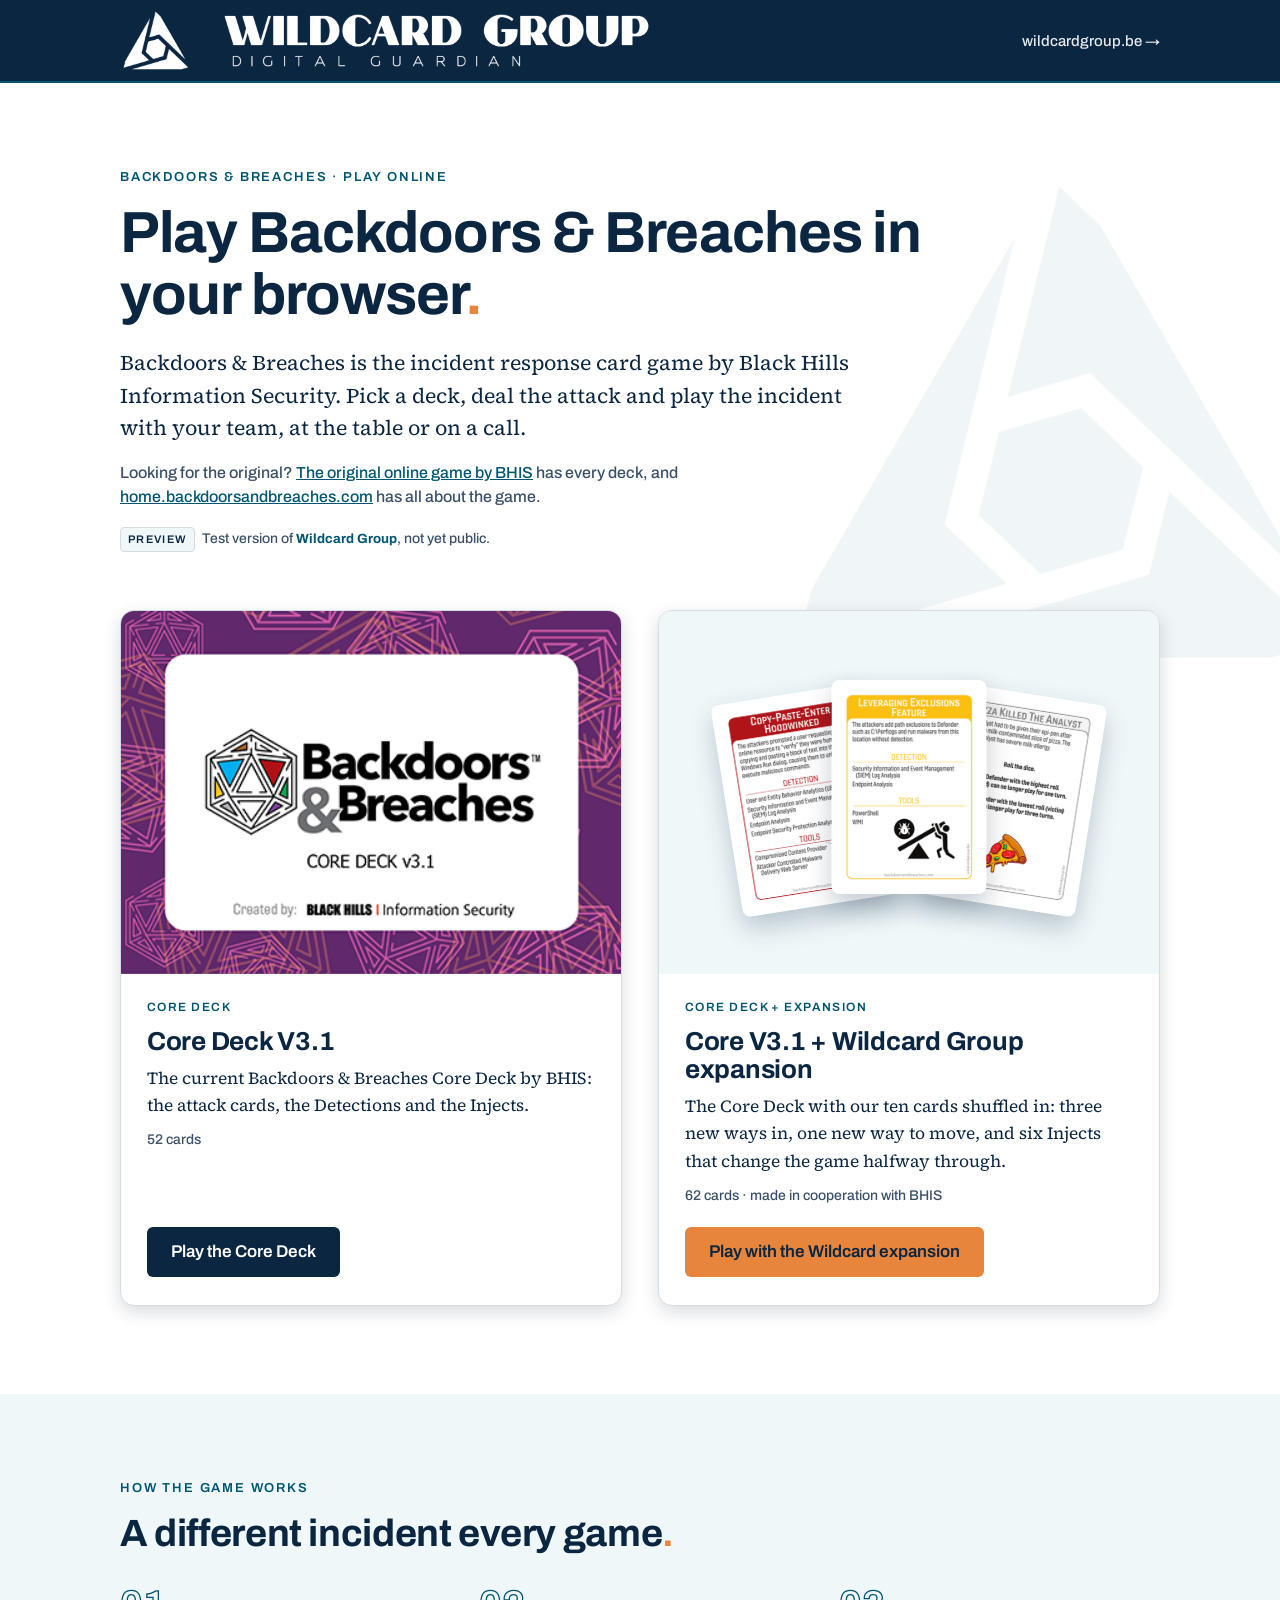
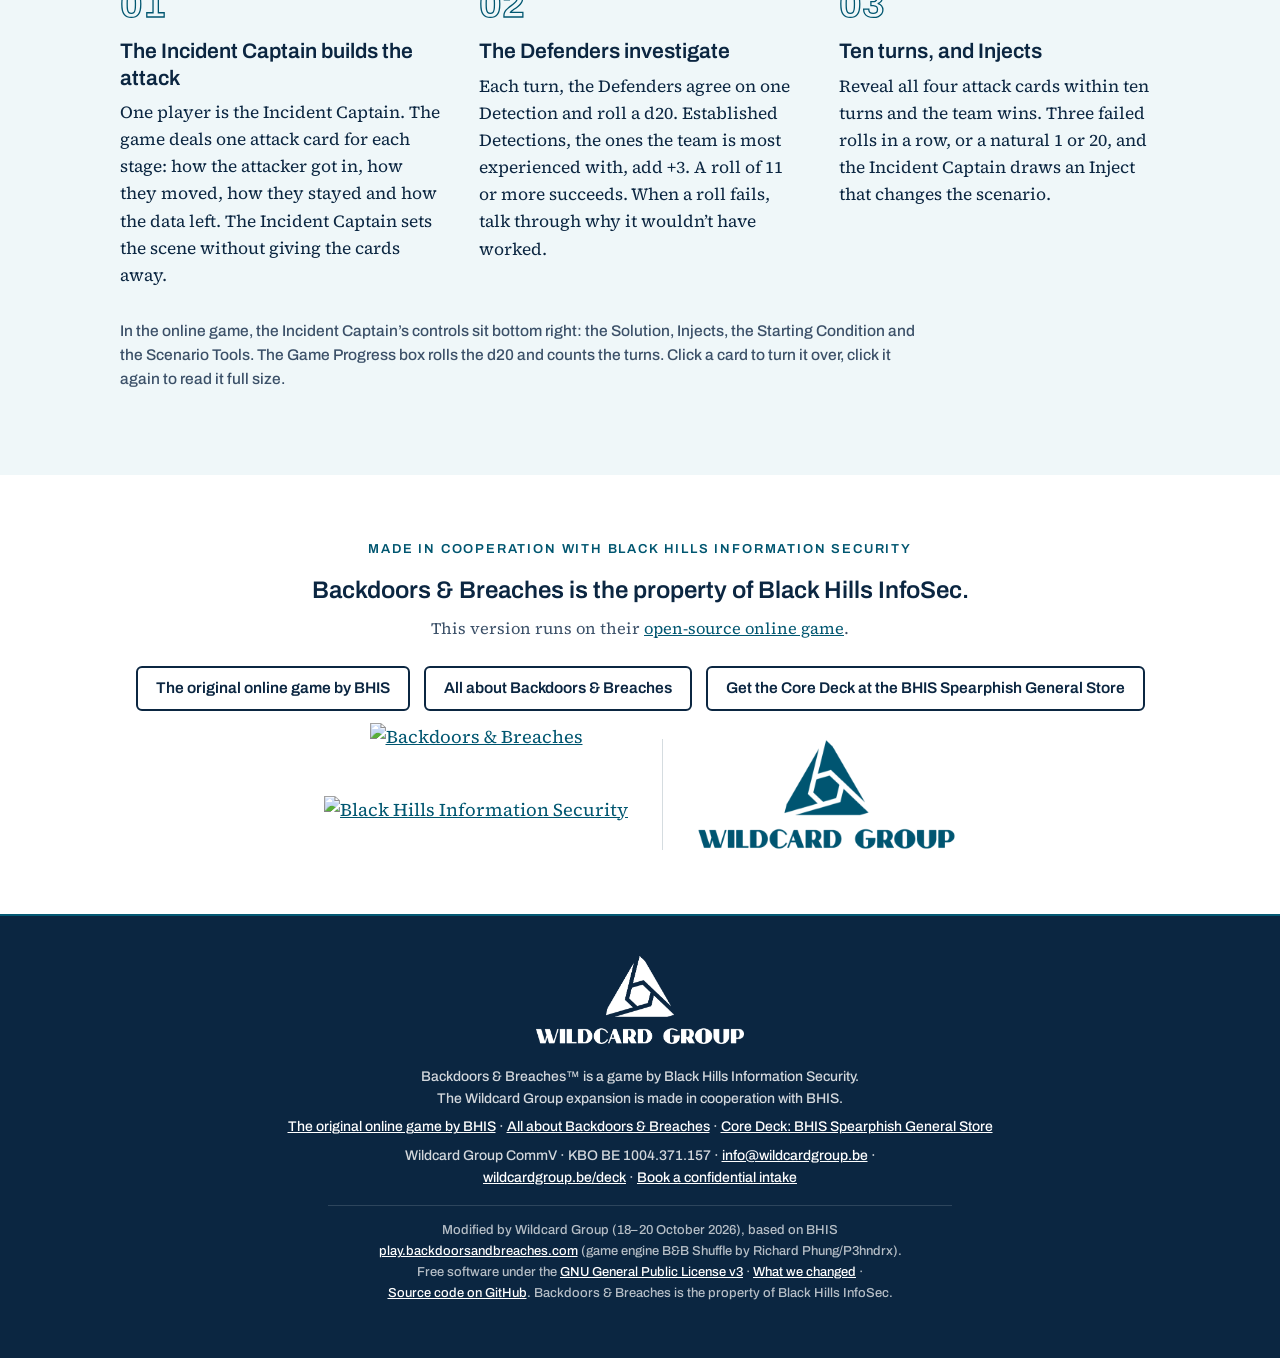
==== index.html @ e9d551d5 "Wildcard Group edition for play.wildcardgroup.be Based on ICS-OT-V1.1 @ bfc3570 (Core V3.1). Trimmed" ====
<!doctype html>
<!--
  Backdoors & Breaches online: landing page.
  Based on the landing page of play.backdoorsandbreaches.com by Black Hills Information Security
  (https://github.com/blackhillsinfosec/play.backdoorsandbreaches.com, GNU GPL v3; game engine "B&B Shuffle" by Richard Phung/P3hndrx).
  Modified by Wildcard Group, 18 October 2026: Wildcard Group header, footer and styling; deck choice reduced to
  the Core Deck V3.1 and the Core Deck plus the Wildcard Group expansion. See MODIFICATIONS.md.
  Backdoors & Breaches is the property of Black Hills InfoSec.
-->
<html lang="en">
<head>
<meta charset="utf-8">
<meta name="viewport" content="width=device-width, initial-scale=1">
<!-- prototype: not for indexing until BHIS has agreed to a public Wildcard Group version -->
<meta name="robots" content="noindex,nofollow">
<title>Play Backdoors &amp; Breaches online | Wildcard Group</title>
<meta name="description" content="Play the Backdoors &amp; Breaches incident response card game online, with the Core Deck or with the Wildcard Group expansion shuffled in.">
<link rel="icon" type="image/png" href="assets/favicon.png">
<link rel="apple-touch-icon" href="assets/apple-touch-icon.png">
<link rel="stylesheet" href="assets/wildcard.css?v=20261020a">
<style>
*,*::before,*::after{box-sizing:border-box}
body{margin:0;background:var(--white);color:var(--ink);font-family:var(--body);font-size:18px;line-height:1.6;-webkit-font-smoothing:antialiased}
img{max-width:100%}
a{color:var(--teal)}
a:hover{color:var(--navy)}
h1,h2,h3{font-family:var(--head);color:var(--navy);margin:0;line-height:1.08}
h1{font-weight:700;font-size:clamp(34px,5vw,58px);letter-spacing:-.015em}
h2{font-weight:700;font-size:clamp(26px,3.4vw,38px);letter-spacing:-.01em}
h3{font-weight:600;font-size:21px;line-height:1.25}
p{margin:0 0 1em}

.hero{padding:clamp(44px,7vw,84px) 0 clamp(28px,4vw,44px)}
.hero h1{margin-bottom:20px;max-width:15em}
.hero .lead{font-size:clamp(18px,2vw,21px);line-height:1.55;max-width:36em;margin:0}
.hero .meta{margin-top:18px;font-family:var(--head);font-size:14px;color:var(--ink-soft)}
.hero .lead-bhis{margin:16px 0 0;font-family:var(--head);font-size:16px;line-height:1.5;color:var(--ink-soft);max-width:44em}
.thanks .bhis-links{list-style:none;padding:0;margin:24px 0 0;display:flex;flex-wrap:wrap;justify-content:center;gap:12px 14px}
.thanks .bhis-links .btn{font-size:15.5px;padding:11px 18px}

/* deck choice */
.decks{padding:0 0 clamp(56px,8vw,88px)}
.deck-grid{display:grid;grid-template-columns:1fr 1fr;gap:clamp(20px,3vw,36px)}
.deck{display:flex;flex-direction:column;border:1px solid var(--line);border-radius:14px;overflow:hidden;background:var(--white);box-shadow:var(--shadow);transition:box-shadow .18s ease,transform .18s ease}
.deck:hover{box-shadow:var(--shadow-strong);transform:translateY(-3px)}
.deck .visual{aspect-ratio:400/290;display:block;position:relative;overflow:hidden;background:var(--pale)}
.deck .visual img.box{width:100%;height:100%;object-fit:cover;display:block}
.deck .body{padding:24px 26px 28px;display:flex;flex-direction:column;gap:10px;flex:1}
.deck .kicker{font-family:var(--head);font-weight:600;font-size:12px;letter-spacing:.12em;text-transform:uppercase;color:var(--teal);margin:0}
.deck p{font-size:17px;margin:0;color:var(--ink)}
.deck .count{font-family:var(--head);font-size:14px;color:var(--ink-soft)}
.deck .go{margin-top:auto;padding-top:10px}
/* the Wildcard deck: three of our cards fanned out, as on /deck */
.fan img{position:absolute;width:31%;border-radius:8px;box-shadow:0 12px 26px rgba(11,38,65,.24);top:52%;left:50%;transition:transform .45s cubic-bezier(.2,.7,.2,1)}
.fan img:nth-child(1){transform:translate(-118%,-50%) rotate(-9deg)}
.fan img:nth-child(2){transform:translate(-50%,-56%);z-index:2}
.fan img:nth-child(3){transform:translate(18%,-50%) rotate(9deg)}
@media (hover:hover){
  .deck:hover .fan img:nth-child(1){transform:translate(-128%,-48%) rotate(-13deg)}
  .deck:hover .fan img:nth-child(3){transform:translate(28%,-48%) rotate(13deg)}
}

/* how the game works */
.how{background:var(--pale);padding:clamp(52px,7vw,84px) 0}
.steps{display:grid;grid-template-columns:repeat(3,1fr);gap:clamp(20px,3vw,40px);margin:32px 0 0;padding:0;list-style:none;counter-reset:s}
.steps li{counter-increment:s}
.steps li::before{content:"0" counter(s);display:block;font-family:var(--head);font-weight:700;font-size:38px;line-height:1;color:transparent;-webkit-text-stroke:1.3px var(--teal);margin-bottom:14px}
.steps h3{margin-bottom:8px}
.steps p{font-size:17px;margin:0}
.how .online{font-family:var(--head);font-size:15.5px;line-height:1.55;margin:30px 0 0;max-width:52em;color:var(--ink-soft)}

/* thanks + attribution */
.thanks{padding:clamp(44px,6vw,64px) 0;text-align:center}
.thanks .big{font-family:var(--head);font-weight:600;font-size:clamp(19px,2.2vw,24px);line-height:1.35;max-width:32em;margin:0 auto 10px;color:var(--navy)}
.thanks .small{font-size:16px;color:var(--ink-soft);margin:0}
/* the two BHIS logos stacked, ours as tall as both together (Tom, 18/10) */
.thanks .logos{display:flex;justify-content:center;align-items:center;gap:20px 34px;flex-wrap:wrap;margin-top:28px}
.thanks .logos img{width:auto;display:block}
.thanks .stack{display:flex;flex-direction:column;align-items:center;gap:12px}
/* the BHIS logo files have transparent margins: negative margins crop them, so the visible logos stack to 48 + 12 + 51 = 111 px */
.thanks .stack .bb img{height:80px;margin:-16px 0}
.thanks .stack .bh img{height:58px;margin:-3px 0 -4px}
.thanks .partner{padding-left:34px;border-left:1px solid var(--line)}
.thanks .partner img{height:111px}

@media (max-width:900px){
  .deck-grid{grid-template-columns:1fr}
  .steps{grid-template-columns:1fr}
}
@media (max-width:560px){
  body{font-size:17px}
  .deck .body{padding:20px 18px 22px}
  .deck .go .btn{width:100%;text-align:center}
  .thanks .logos{gap:16px}
  .thanks .bhis-links li, .thanks .bhis-links .btn{width:100%;text-align:center}
  .thanks .stack{gap:8px}
  .thanks .stack .bb img{height:50px;margin:-10px 0}
  .thanks .stack .bh img{height:37px;margin:-2px 0}
  .thanks .partner{padding-left:16px}
  .thanks .partner img{height:71px}
}
@media (prefers-reduced-motion:reduce){.deck,.fan img{transition:none}}
</style>
</head>
<body class="wg">

<header class="nav">
  <div class="wrap">
    <a href="https://wildcardgroup.be/" aria-label="Wildcard Group home"><img src="assets/logo-nav.png" alt="Wildcard Group | Digital Guardian"></a>
    <div class="right">
      <a class="back" href="https://wildcardgroup.be/"><span class="long">wildcardgroup.be</span><span class="short">Home</span> &rarr;</a>
    </div>
  </div>
</header>

<main>
  <section class="hero" aria-labelledby="h1">
    <div class="wrap">
      <p class="eyebrow">Backdoors &amp; Breaches &middot; play online</p>
      <h1 id="h1">Play Backdoors &amp;&nbsp;Breaches in your browser<span class="dot">.</span></h1>
      <p class="lead">Backdoors &amp; Breaches is the incident response card game by Black Hills Information Security. Pick a deck, deal the attack and play the incident with your team, at the table or on a call.</p>
      <p class="lead-bhis">Looking for the original? <a href="https://play.backdoorsandbreaches.com/" rel="noopener">The original online game by BHIS</a> has every deck, and <a href="https://home.backdoorsandbreaches.com/" rel="noopener">home.backdoorsandbreaches.com</a> has all about the game.</p>
      <p class="meta"><span class="proto-flag">Preview</span>&ensp;Test version of <span class="brand">Wildcard Group</span>, not yet public.</p>
    </div>
  </section>

  <section class="decks" aria-label="Choose a deck">
    <div class="wrap">
      <div class="deck-grid">
        <article class="deck">
          <a class="visual" href="play.backdoorsandbreaches.com-Engine-V1/App/index.html?deck=CoreV3.1" data-deck="CoreV3.1" tabindex="-1" aria-hidden="true">
            <img class="box" src="assets/BB-Core-V3-1.png" alt="">
          </a>
          <div class="body">
            <p class="kicker">Core Deck</p>
            <h2 style="font-size:26px">Core Deck V3.1</h2>
            <p>The current Backdoors &amp; Breaches Core Deck by BHIS: the attack cards, the Detections and the Injects.</p>
            <p class="count">52 cards</p>
            <div class="go"><a class="btn btn-navy" href="play.backdoorsandbreaches.com-Engine-V1/App/index.html?deck=CoreV3.1" data-deck="CoreV3.1">Play the Core Deck</a></div>
          </div>
        </article>

        <article class="deck">
          <a class="visual fan" href="play.backdoorsandbreaches.com-Engine-V1/App/index.html?deck=WildcardGroup" data-deck="WildcardGroup" tabindex="-1" aria-hidden="true">
            <img src="assets/wg-card-01.png" alt="">
            <img src="assets/wg-card-04.png" alt="">
            <img src="assets/wg-card-10.png" alt="">
          </a>
          <div class="body">
            <p class="kicker">Core Deck + expansion</p>
            <h2 style="font-size:26px">Core V3.1 + Wildcard Group expansion</h2>
            <p>The Core Deck with our ten cards shuffled in: three new ways in, one new way to move, and six Injects that change the game halfway through.</p>
            <p class="count">62 cards &middot; made in cooperation with BHIS</p>
            <div class="go"><a class="btn btn-orange" href="play.backdoorsandbreaches.com-Engine-V1/App/index.html?deck=WildcardGroup" data-deck="WildcardGroup">Play with the Wildcard expansion</a></div>
          </div>
        </article>
      </div>
    </div>
  </section>

  <section class="how" aria-labelledby="h-how">
    <div class="wrap">
      <p class="eyebrow">How the game works</p>
      <h2 id="h-how">A different incident every game<span class="dot">.</span></h2>
      <ol class="steps">
        <li>
          <h3>The Incident Captain builds the attack</h3>
          <p>One player is the Incident Captain. The game deals one attack card for each stage: how the attacker got in, how they moved, how they stayed and how the data left. The Incident Captain sets the scene without giving the cards away.</p>
        </li>
        <li>
          <h3>The Defenders investigate</h3>
          <p>Each turn, the Defenders agree on one Detection and roll a d20. Established Detections, the ones the team is most experienced with, add +3. A roll of 11 or more succeeds. When a roll fails, talk through why it wouldn&rsquo;t have worked.</p>
        </li>
        <li>
          <h3>Ten turns, and Injects</h3>
          <p>Reveal all four attack cards within ten turns and the team wins. Three failed rolls in a row, or a natural 1 or 20, and the Incident Captain draws an Inject that changes the scenario.</p>
        </li>
      </ol>
      <p class="online">In the online game, the Incident Captain&rsquo;s controls sit bottom right: the Solution, Injects, the Starting Condition and the Scenario Tools. The Game Progress box rolls the d20 and counts the turns. Click a card to turn it over, click it again to read it full size.</p>
    </div>
  </section>

  <section class="thanks" aria-label="Attribution">
    <div class="wrap">
      <p class="eyebrow">Made in cooperation with Black Hills Information Security</p>
      <p class="big">Backdoors &amp; Breaches is the property of Black Hills InfoSec.</p>
      <p class="small">This version runs on their <a href="https://github.com/blackhillsinfosec/play.backdoorsandbreaches.com" rel="noopener">open-source online game</a>.</p>
      <ul class="bhis-links">
        <li><a class="btn btn-outline" href="https://play.backdoorsandbreaches.com/" rel="noopener">The original online game by BHIS</a></li>
        <li><a class="btn btn-outline" href="https://home.backdoorsandbreaches.com/" rel="noopener">All about Backdoors &amp; Breaches</a></li>
        <li><a class="btn btn-outline" href="https://spearphish-general-store.myshopify.com/collections/backdoors-breaches-incident-response-card-game" rel="noopener">Get the Core Deck at the BHIS Spearphish General Store</a></li>
      </ul>
      <div class="logos">
        <div class="stack">
          <a class="bb" href="https://www.blackhillsinfosec.com/projects/backdoorsandbreaches/" rel="noopener"><img src="play.backdoorsandbreaches.com-Engine-V1/App/img/bb-logo-transparent.png" alt="Backdoors &amp; Breaches"></a>
          <a class="bh" href="https://www.blackhillsinfosec.com/" rel="noopener"><img src="play.backdoorsandbreaches.com-Engine-V1/App/img/blackhills-logo.png" alt="Black Hills Information Security"></a>
        </div>
        <a class="partner" href="https://wildcardgroup.be/deck/"><img src="assets/logo-teal-trim.png" alt="Wildcard Group"></a>
      </div>
    </div>
  </section>
</main>

<footer class="site-foot">
  <div class="wrap">
    <img src="assets/logo-white.png" alt="Wildcard Group">
    <div class="foot-text">
      <p>Backdoors &amp; Breaches&trade; is a game by Black Hills Information Security. The Wildcard Group expansion is made in cooperation with BHIS.</p>
      <p class="bhis"><a href="https://play.backdoorsandbreaches.com/" rel="noopener">The original online game by BHIS</a> &middot; <a href="https://home.backdoorsandbreaches.com/" rel="noopener">All about Backdoors &amp; Breaches</a> &middot; <a href="https://spearphish-general-store.myshopify.com/collections/backdoors-breaches-incident-response-card-game" rel="noopener">Core Deck: BHIS Spearphish General Store</a></p>
      <p><span class="nw">Wildcard Group CommV</span> &middot; <span class="nw">KBO BE 1004.371.157</span> &middot; <a href="mailto:info@wildcardgroup.be">info@wildcardgroup.be</a> &middot; <a href="https://wildcardgroup.be/deck/">wildcardgroup.be/deck</a> &middot; <a href="https://wildcardgroup.be/#contact">Book a confidential intake</a></p>
      <p class="colophon">Modified by Wildcard Group (18&ndash;20 October 2026), based on BHIS <a href="https://github.com/blackhillsinfosec/play.backdoorsandbreaches.com" rel="noopener">play.backdoorsandbreaches.com</a> (game engine B&amp;B Shuffle by Richard Phung/P3hndrx). Free software under the <a href="LICENSE">GNU General Public License v3</a> &middot; <a href="MODIFICATIONS.md">What we changed</a> &middot; <a href="https://github.com/WildcardGroup/play.backdoorsandbreaches.com" rel="noopener">Source code on GitHub</a>. Backdoors &amp; Breaches is the property of Black Hills InfoSec.</p>
    </div>
  </div>
</footer>

<script>
// Remember the chosen deck the way the original landing page did (localStorage 'deckKey');
// the ?deck= parameter in the link does the same when storage is blocked.
document.querySelectorAll('[data-deck]').forEach(function(a){
  a.addEventListener('click', function(){
    try { localStorage.setItem('deckKey', a.getAttribute('data-deck')); } catch(e) {}
  });
});
</script>
</body>
</html>
---- assets/wildcard.css ----
/* Wildcard Group theme for the Backdoors & Breaches online game.
   Added by Wildcard Group (18 October 2026). Shared by the landing page and the game page.
   Header, footer, colours and fonts follow wildcardgroup.be/deck. Never pure black: the dark anchor is navy. */

@font-face{font-family:"Archivo";src:url("fonts/Archivo-Medium.ttf") format("truetype");font-weight:500;font-display:swap}
@font-face{font-family:"Archivo";src:url("fonts/Archivo-SemiBold.ttf") format("truetype");font-weight:600;font-display:swap}
@font-face{font-family:"Archivo";src:url("fonts/Archivo-Bold.ttf") format("truetype");font-weight:700;font-display:swap}
@font-face{font-family:"Source Serif 4";src:url("fonts/SourceSerif4-Regular.ttf") format("truetype");font-weight:400;font-display:swap}
@font-face{font-family:"Source Serif 4";src:url("fonts/SourceSerif4-RegularItalic.ttf") format("truetype");font-weight:400;font-style:italic;font-display:swap}
@font-face{font-family:"Source Serif 4";src:url("fonts/SourceSerif4-SemiBold.ttf") format("truetype");font-weight:600;font-display:swap}

:root{
  --navy:#0B2641;
  --teal:#005670;
  /* the thin line under the header and above the footer, as on wildcardgroup.be and /deck.
     Brand canon (6 Oct 2026) says one teal #005670 everywhere: switch this together with the website. */
  --teal-line:#035974;
  --teal-light:#3FA3C2;
  --orange:#E7853C;
  --orange-hover:#D17428;
  --pale:#EFF7F9;
  --white:#FFFFFF;
  --line:#D5DCE0;
  --ink:#0B2641;
  --ink-soft:#3B5068;
  --shadow:0 6px 18px rgba(11,38,65,.16);
  --shadow-strong:0 14px 32px rgba(11,38,65,.26);
  --head:"Archivo",Arial,sans-serif;
  --body:"Source Serif 4",Georgia,serif;
  --wrap:1120px;
  --gutter:clamp(16px,4vw,40px);
}

/* border-box only for our own blocks: the game's original layout relies on content-box */
.wg .nav, .wg .nav *, .wg .toolbar, .wg .toolbar *, .wg .site-foot, .wg .site-foot *{box-sizing:border-box}
.wg :focus-visible{outline:3px solid var(--teal);outline-offset:3px}
.wg .wrap{max-width:var(--wrap);margin:0 auto;padding:0 var(--gutter)}
.wg .eyebrow{font-family:var(--head);font-weight:600;font-size:13px;letter-spacing:.14em;text-transform:uppercase;color:var(--teal);margin:0 0 14px}
.wg .dot{color:var(--orange)}
.wg .brand{color:var(--teal);font-family:var(--head);font-weight:700;font-size:.95em;white-space:nowrap}

/* faint Wildcard mark in the background, as on the one-pagers and in the service portfolio (Tom, 18/10):
   the teal icon (OFFICIAL_APPROVED_LOGO/LOGO_3_ICON_teal) at low opacity, large and partly off the right edge.
   z-index -1 keeps it behind every card, panel and button: it only shows in the white space. */
body.wg::before{content:"";position:fixed;z-index:-1;pointer-events:none;top:16vh;right:-13vw;width:min(60vw,940px);aspect-ratio:1000/723;background:url("wg-mark.png?v=20261020a") no-repeat center/contain;opacity:.06}

/* header: the same bar as wildcardgroup.be/deck (navy, thin teal line, logo with Digital Guardian) */
.wg .nav{background:var(--navy);border-bottom:2px solid var(--teal-line)}
.wg .nav .wrap{display:flex;align-items:center;justify-content:space-between;gap:16px;height:81px}
.wg .nav img{height:min(65px,calc((100vw - 2*var(--gutter) - 250px) / 8.2));width:auto;display:block}
.wg .nav .right{display:flex;align-items:center;gap:26px}
.wg .nav a.back{font-family:var(--head);font-weight:500;font-size:15px;color:var(--white);text-decoration:none;opacity:.9;white-space:nowrap}
.wg .nav a.back:hover{opacity:1;text-decoration:underline}
.wg .nav .short{display:none}

/* buttons */
.wg .btn{display:inline-block;font-family:var(--head);font-weight:600;font-size:17px;text-decoration:none;border-radius:6px;padding:15px 24px;border:0;cursor:pointer;line-height:1.2}
.wg .btn-navy{background:var(--navy);color:var(--white)}
.wg .btn-navy:hover{background:var(--teal);color:var(--white)}
/* navy text on orange: white on orange only reaches 2.7:1 */
.wg .btn-orange{background:var(--orange);color:var(--navy)}
.wg .btn-orange:hover{background:var(--orange-hover);color:var(--navy)}
.wg .btn-outline{background:transparent;color:var(--navy);border:2px solid var(--navy);padding:13px 22px}
.wg .btn-outline:hover{background:var(--navy);color:var(--white)}

/* footer: as on /deck, plus the GPL notice */
.wg .site-foot{background:var(--navy);color:rgba(255,255,255,.82);border-top:2px solid var(--teal-line);padding:40px 0 48px;font-family:var(--head);font-size:14px;line-height:1.6}
/* centred as one block (Tom, 18/10): logo on top, the lines and links centred underneath */
.wg .site-foot .wrap{display:flex;flex-direction:column;align-items:center;gap:22px;text-align:center}
.wg .site-foot img{height:88px;width:auto;display:block}
.wg .site-foot .foot-text{max-width:60em}
.wg .site-foot p{margin:0 auto 6px;max-width:48em;text-wrap:balance}
.wg .site-foot p a, .wg .site-foot .nw{white-space:nowrap}
.wg .site-foot p.bhis{max-width:60em}
.wg .site-foot a{color:var(--white)}
.wg .site-foot a:hover{color:var(--teal-light)}
.wg .site-foot .colophon{margin-top:16px;padding-top:14px;border-top:1px solid rgba(255,255,255,.14);font-size:13px;color:rgba(255,255,255,.7)}

/* prototype flag: remove this element (and the robots noindex) once BHIS has agreed and the site goes live */
.wg .proto-flag{display:inline-block;font-family:var(--head);font-weight:600;font-size:11px;letter-spacing:.12em;text-transform:uppercase;color:var(--navy);background:var(--pale);border:1px solid var(--line);border-radius:4px;padding:3px 7px;vertical-align:middle}

@media (max-width:560px){
  body.wg::before{top:30vh;right:-44vw;width:120vw;opacity:.07}
  .wg .nav .wrap{height:64px}
  .wg .nav img{height:min(28px,calc((100vw - 2*var(--gutter) - 150px) / 8.2))}
  .wg .nav .long{display:none}
  .wg .nav .short{display:inline}
  .wg .nav .right{gap:14px}
  .wg .site-foot img{height:72px}
  .wg .site-foot .wrap{gap:18px}
}
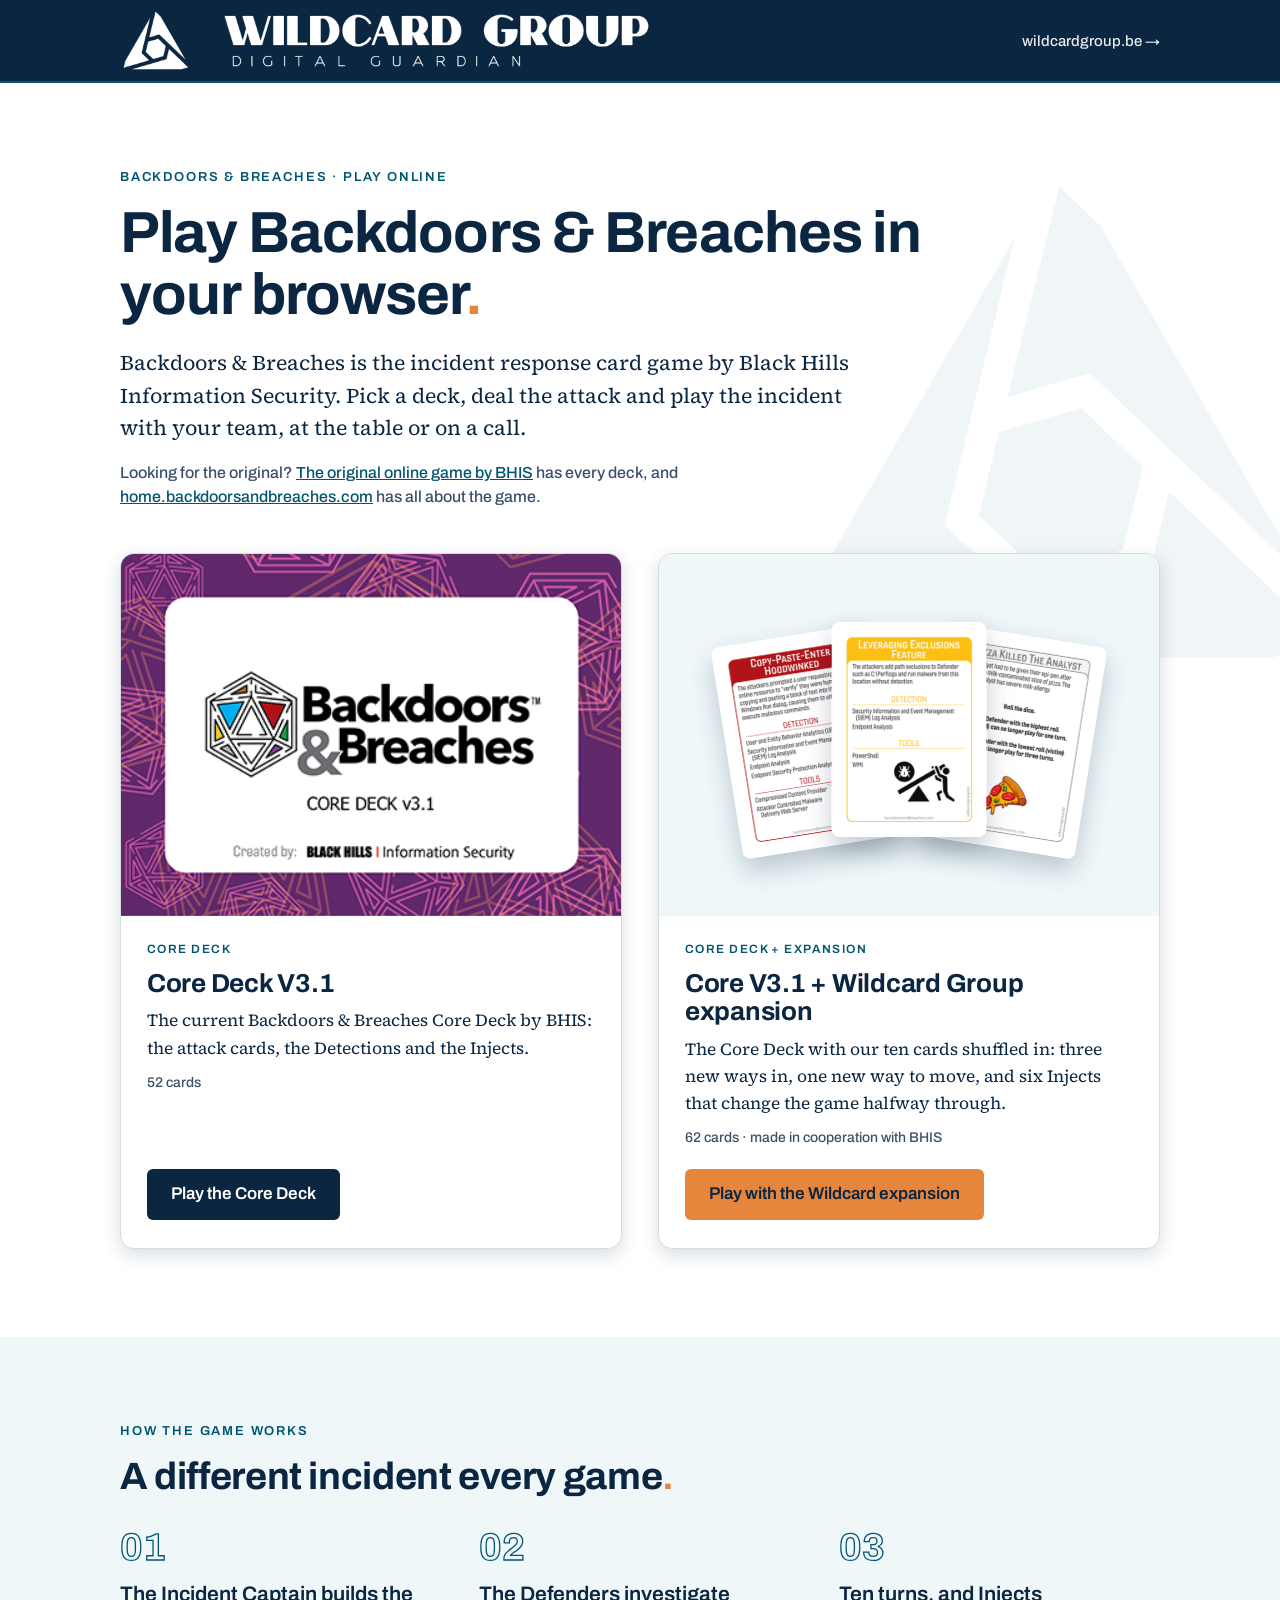
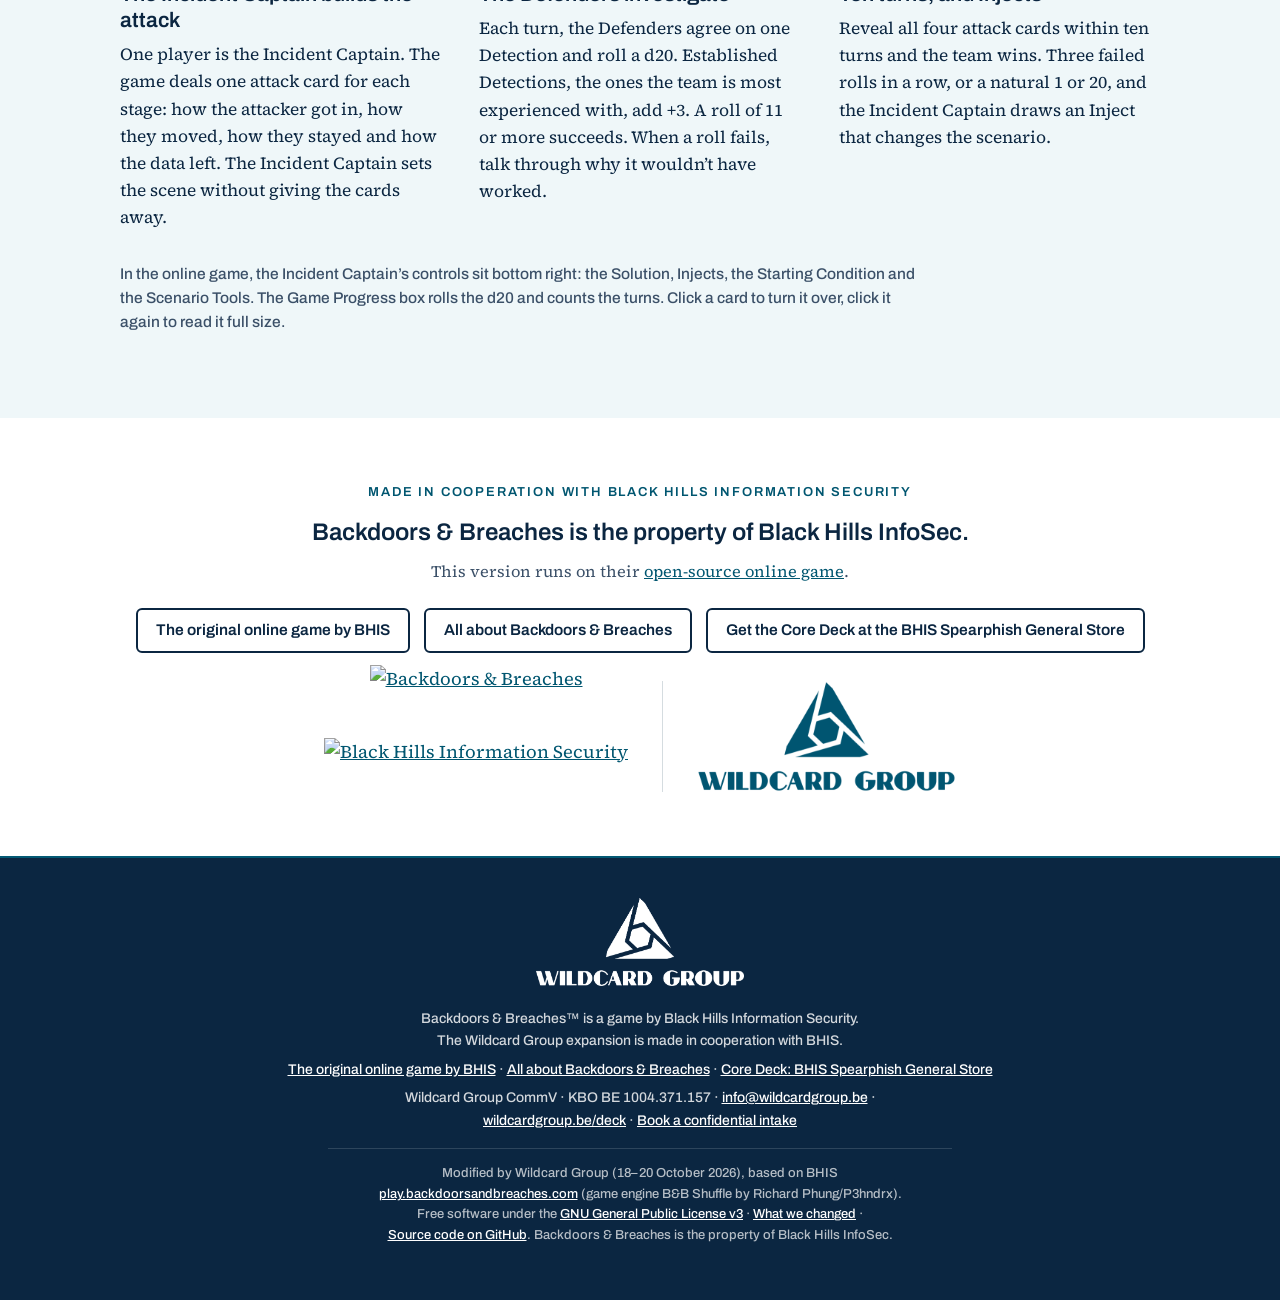
==== commit 1272d689: "Launch: remove noindex and the Preview label The landing page and the game page are ready for play.w" ====
--- a/index.html
+++ b/index.html
@@ -12,7 +12,6 @@
 <meta charset="utf-8">
 <meta name="viewport" content="width=device-width, initial-scale=1">
 <!-- prototype: not for indexing until BHIS has agreed to a public Wildcard Group version -->
-<meta name="robots" content="noindex,nofollow">
 <title>Play Backdoors &amp; Breaches online | Wildcard Group</title>
 <meta name="description" content="Play the Backdoors &amp; Breaches incident response card game online, with the Core Deck or with the Wildcard Group expansion shuffled in.">
 <link rel="icon" type="image/png" href="assets/favicon.png">
@@ -120,7 +119,6 @@
       <h1 id="h1">Play Backdoors &amp;&nbsp;Breaches in your browser<span class="dot">.</span></h1>
       <p class="lead">Backdoors &amp; Breaches is the incident response card game by Black Hills Information Security. Pick a deck, deal the attack and play the incident with your team, at the table or on a call.</p>
       <p class="lead-bhis">Looking for the original? <a href="https://play.backdoorsandbreaches.com/" rel="noopener">The original online game by BHIS</a> has every deck, and <a href="https://home.backdoorsandbreaches.com/" rel="noopener">home.backdoorsandbreaches.com</a> has all about the game.</p>
-      <p class="meta"><span class="proto-flag">Preview</span>&ensp;Test version of <span class="brand">Wildcard Group</span>, not yet public.</p>
     </div>
   </section>
 
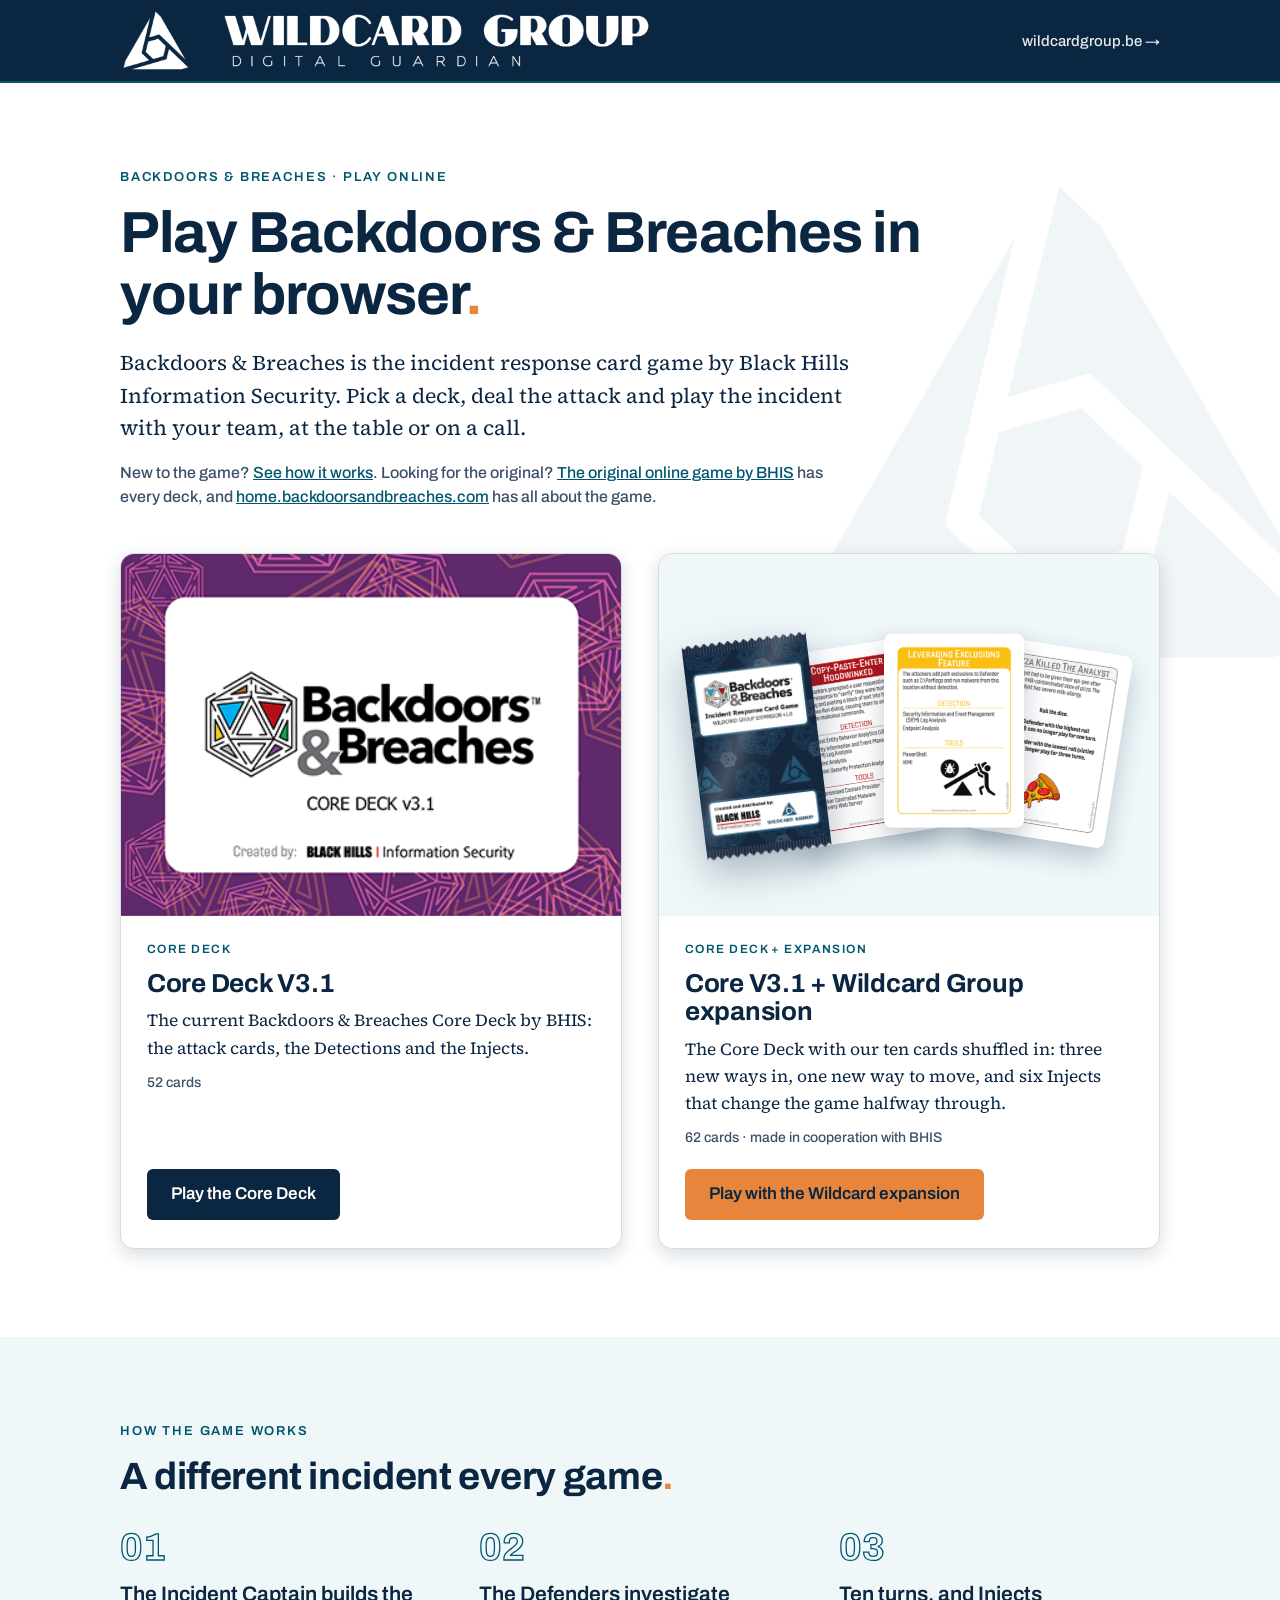
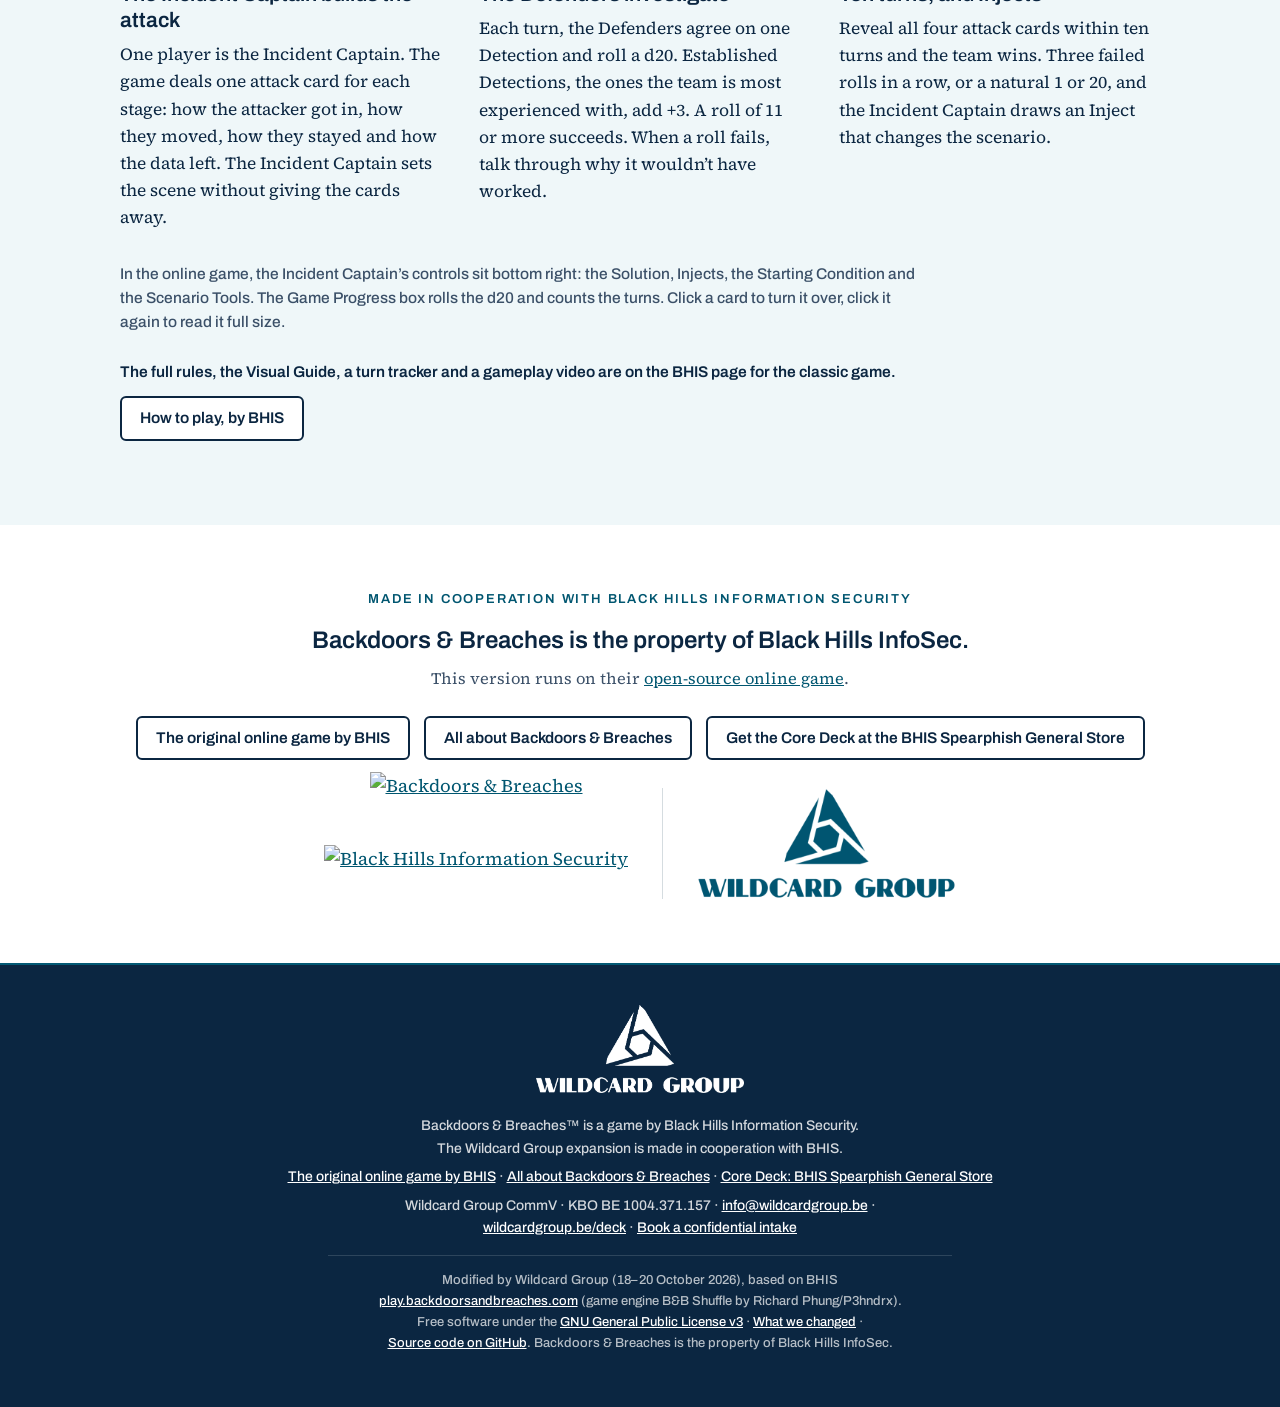
==== commit 06834ba8: "Live on play.wildcardgroup.be: statistics, foil pack, how to play, noindex The version published on " ====
--- a/index.html
+++ b/index.html
@@ -11,12 +11,24 @@
 <head>
 <meta charset="utf-8">
 <meta name="viewport" content="width=device-width, initial-scale=1">
-<!-- prototype: not for indexing until BHIS has agreed to a public Wildcard Group version -->
+<!-- not in search engines: visitors come through wildcardgroup.be, and Google should list the official BHIS game (see MODIFICATIONS.md, item 24) -->
+<meta name="robots" content="noindex">
+<!-- link preview when the page is shared (LinkedIn, WhatsApp, Teams, Slack ...); same image as wildcardgroup.be/deck -->
+<meta property="og:type" content="website">
+<meta property="og:site_name" content="Wildcard Group">
+<meta property="og:title" content="Play Backdoors &amp; Breaches online, with the Wildcard Group expansion">
+<meta property="og:description" content="The incident response card game by Black Hills Information Security, in your browser: the Core Deck, or the Core Deck with the Wildcard Group expansion.">
+<meta property="og:url" content="https://play.wildcardgroup.be/">
+<meta property="og:image" content="https://play.wildcardgroup.be/assets/og-play.png">
+<meta property="og:image:width" content="1200">
+<meta property="og:image:height" content="630">
+<meta property="og:image:alt" content="Three cards of the Wildcard Group expansion for Backdoors &amp; Breaches">
+<meta name="twitter:card" content="summary_large_image">
 <title>Play Backdoors &amp; Breaches online | Wildcard Group</title>
 <meta name="description" content="Play the Backdoors &amp; Breaches incident response card game online, with the Core Deck or with the Wildcard Group expansion shuffled in.">
 <link rel="icon" type="image/png" href="assets/favicon.png">
 <link rel="apple-touch-icon" href="assets/apple-touch-icon.png">
-<link rel="stylesheet" href="assets/wildcard.css?v=20261020a">
+<link rel="stylesheet" href="assets/wildcard.css?v=20261020c">
 <style>
 *,*::before,*::after{box-sizing:border-box}
 body{margin:0;background:var(--white);color:var(--ink);font-family:var(--body);font-size:18px;line-height:1.6;-webkit-font-smoothing:antialiased}
@@ -49,14 +61,30 @@
 .deck p{font-size:17px;margin:0;color:var(--ink)}
 .deck .count{font-family:var(--head);font-size:14px;color:var(--ink-soft)}
 .deck .go{margin-top:auto;padding-top:10px}
-/* the Wildcard deck: three of our cards fanned out, as on /deck */
-.fan img{position:absolute;width:31%;border-radius:8px;box-shadow:0 12px 26px rgba(11,38,65,.24);top:52%;left:50%;transition:transform .45s cubic-bezier(.2,.7,.2,1)}
-.fan img:nth-child(1){transform:translate(-118%,-50%) rotate(-9deg)}
-.fan img:nth-child(2){transform:translate(-50%,-56%);z-index:2}
-.fan img:nth-child(3){transform:translate(18%,-50%) rotate(9deg)}
+/* the Wildcard deck: three of our cards fanned out, as on /deck, with the foil pack in front */
+.fan > img{position:absolute;width:28%;border-radius:8px;box-shadow:0 12px 26px rgba(11,38,65,.24);top:52%;left:59%;transition:transform .45s cubic-bezier(.2,.7,.2,1)}
+.fan > img:nth-child(1){transform:translate(-118%,-50%) rotate(-9deg)}
+.fan > img:nth-child(2){transform:translate(-50%,-56%);z-index:2}
+.fan > img:nth-child(3){transform:translate(18%,-50%) rotate(9deg)}
+/* foil pack (artwork v2, 28/9; may still change): the front of the print file, crimped seals top and bottom in CSS.
+   The shadow sits on .pack and the zigzag mask on the inner span, because a mask would also cut off the shadow. */
+.fan .pack{position:absolute;z-index:3;left:7%;top:53%;width:25%;transform:translateY(-50%) rotate(-7deg);filter:drop-shadow(0 16px 20px rgba(11,38,65,.32));transition:transform .45s cubic-bezier(.2,.7,.2,1)}
+.fan .pack > span{--t:8px;display:block;position:relative;padding:10px 0;
+  background:repeating-linear-gradient(90deg,rgba(255,255,255,.14) 0 1px,transparent 1px 3px) top/100% 10px no-repeat,
+             repeating-linear-gradient(90deg,rgba(255,255,255,.14) 0 1px,transparent 1px 3px) bottom/100% 10px no-repeat,#1b2a40;
+  -webkit-mask:conic-gradient(from -45deg at bottom,#0000,#000 1deg 89deg,#0000 90deg) bottom/var(--t) 51% repeat-x,
+               conic-gradient(from 135deg at top,#0000,#000 1deg 89deg,#0000 90deg) top/var(--t) 51% repeat-x;
+          mask:conic-gradient(from -45deg at bottom,#0000,#000 1deg 89deg,#0000 90deg) bottom/var(--t) 51% repeat-x,
+               conic-gradient(from 135deg at top,#0000,#000 1deg 89deg,#0000 90deg) top/var(--t) 51% repeat-x}
+.fan .pack img{display:block;width:100%;height:auto}
+/* foil: darker folds at the sides and a soft diagonal sheen */
+.fan .pack > span::after{content:"";position:absolute;inset:0;pointer-events:none;
+  background:linear-gradient(90deg,rgba(11,38,65,.30),transparent 9%,transparent 91%,rgba(11,38,65,.30)),
+             linear-gradient(118deg,transparent 28%,rgba(255,255,255,.20) 42%,rgba(255,255,255,.05) 50%,transparent 60%)}
 @media (hover:hover){
-  .deck:hover .fan img:nth-child(1){transform:translate(-128%,-48%) rotate(-13deg)}
-  .deck:hover .fan img:nth-child(3){transform:translate(28%,-48%) rotate(13deg)}
+  .deck:hover .fan > img:nth-child(1){transform:translate(-128%,-48%) rotate(-13deg)}
+  .deck:hover .fan > img:nth-child(3){transform:translate(28%,-48%) rotate(13deg)}
+  .deck:hover .fan .pack{transform:translate(-6%,-52%) rotate(-10deg)}
 }
 
 /* how the game works */
@@ -67,6 +95,9 @@
 .steps h3{margin-bottom:8px}
 .steps p{font-size:17px;margin:0}
 .how .online{font-family:var(--head);font-size:15.5px;line-height:1.55;margin:30px 0 0;max-width:52em;color:var(--ink-soft)}
+.how .rules-intro{font-family:var(--head);font-weight:600;font-size:15.5px;color:var(--navy);margin:26px 0 0}
+.how .rules{list-style:none;padding:0;margin:12px 0 0;display:flex;flex-wrap:wrap;gap:12px 14px}
+.how .rules .btn{font-size:15.5px;padding:11px 18px;background:var(--white)}
 
 /* thanks + attribution */
 .thanks{padding:clamp(44px,6vw,64px) 0;text-align:center}
@@ -92,14 +123,22 @@
   .deck .go .btn{width:100%;text-align:center}
   .thanks .logos{gap:16px}
   .thanks .bhis-links li, .thanks .bhis-links .btn{width:100%;text-align:center}
+  .how .rules li, .how .rules .btn{width:100%;text-align:center}
   .thanks .stack{gap:8px}
   .thanks .stack .bb img{height:50px;margin:-10px 0}
   .thanks .stack .bh img{height:37px;margin:-2px 0}
   .thanks .partner{padding-left:16px}
   .thanks .partner img{height:71px}
 }
-@media (prefers-reduced-motion:reduce){.deck,.fan img{transition:none}}
+@media (prefers-reduced-motion:reduce){.deck,.fan > img,.fan .pack{transition:none}}
 </style>
+<!-- Privacy-friendly analytics by Plausible: EU-hosted, no cookies, no personal data. Pageviews and the game events: assets/wg-analytics.js -->
+<script async src="https://plausible.io/js/pa-fK-lOytgH4EuVhp2lE8GB.js"></script>
+<script>
+  window.plausible=window.plausible||function(){(plausible.q=plausible.q||[]).push(arguments)},plausible.init=plausible.init||function(i){plausible.o=i||{}};
+  plausible.init({ autoCapturePageviews: false }); // the pageview comes from assets/wg-analytics.js
+</script>
+<script defer src="assets/wg-analytics.js?v=20261020q"></script>
 </head>
 <body class="wg">
 
@@ -118,7 +157,7 @@
       <p class="eyebrow">Backdoors &amp; Breaches &middot; play online</p>
       <h1 id="h1">Play Backdoors &amp;&nbsp;Breaches in your browser<span class="dot">.</span></h1>
       <p class="lead">Backdoors &amp; Breaches is the incident response card game by Black Hills Information Security. Pick a deck, deal the attack and play the incident with your team, at the table or on a call.</p>
-      <p class="lead-bhis">Looking for the original? <a href="https://play.backdoorsandbreaches.com/" rel="noopener">The original online game by BHIS</a> has every deck, and <a href="https://home.backdoorsandbreaches.com/" rel="noopener">home.backdoorsandbreaches.com</a> has all about the game.</p>
+      <p class="lead-bhis">New to the game? <a href="#how">See how it works</a>. Looking for the original? <a href="https://play.backdoorsandbreaches.com/" rel="noopener">The original online game by BHIS</a> has every deck, and <a href="https://home.backdoorsandbreaches.com/" rel="noopener">home.backdoorsandbreaches.com</a> has all about the game.</p>
     </div>
   </section>
 
@@ -143,6 +182,7 @@
             <img src="assets/wg-card-01.png" alt="">
             <img src="assets/wg-card-04.png" alt="">
             <img src="assets/wg-card-10.png" alt="">
+            <span class="pack"><span><img src="assets/wg-pack-front.webp" alt=""></span></span>
           </a>
           <div class="body">
             <p class="kicker">Core Deck + expansion</p>
@@ -156,7 +196,7 @@
     </div>
   </section>
 
-  <section class="how" aria-labelledby="h-how">
+  <section class="how" id="how" aria-labelledby="h-how">
     <div class="wrap">
       <p class="eyebrow">How the game works</p>
       <h2 id="h-how">A different incident every game<span class="dot">.</span></h2>
@@ -175,6 +215,11 @@
         </li>
       </ol>
       <p class="online">In the online game, the Incident Captain&rsquo;s controls sit bottom right: the Solution, Injects, the Starting Condition and the Scenario Tools. The Game Progress box rolls the d20 and counts the turns. Click a card to turn it over, click it again to read it full size.</p>
+      <!-- one link to the BHIS page, not to the PDFs: BHIS keeps the newest rulebook, turn tracker and video there -->
+      <p class="rules-intro">The full rules, the Visual Guide, a turn tracker and a gameplay video are on the BHIS page for the classic game.</p>
+      <ul class="rules">
+        <li><a class="btn btn-outline" href="https://www.blackhillsinfosec.com/tools/backdoorsandbreaches/classic" target="_blank" rel="noopener">How to play, by BHIS</a></li>
+      </ul>
     </div>
   </section>
 
--- a/assets/wildcard.css
+++ b/assets/wildcard.css
@@ -42,7 +42,7 @@
 /* faint Wildcard mark in the background, as on the one-pagers and in the service portfolio (Tom, 18/10):
    the teal icon (OFFICIAL_APPROVED_LOGO/LOGO_3_ICON_teal) at low opacity, large and partly off the right edge.
    z-index -1 keeps it behind every card, panel and button: it only shows in the white space. */
-body.wg::before{content:"";position:fixed;z-index:-1;pointer-events:none;top:16vh;right:-13vw;width:min(60vw,940px);aspect-ratio:1000/723;background:url("wg-mark.png?v=20261020a") no-repeat center/contain;opacity:.06}
+body.wg::before{content:"";position:fixed;z-index:-1;pointer-events:none;top:16vh;right:-13vw;width:min(60vw,940px);aspect-ratio:1000/723;background:url("wg-mark.png?v=20261020c") no-repeat center/contain;opacity:.06}
 
 /* header: the same bar as wildcardgroup.be/deck (navy, thin teal line, logo with Digital Guardian) */
 .wg .nav{background:var(--navy);border-bottom:2px solid var(--teal-line)}
